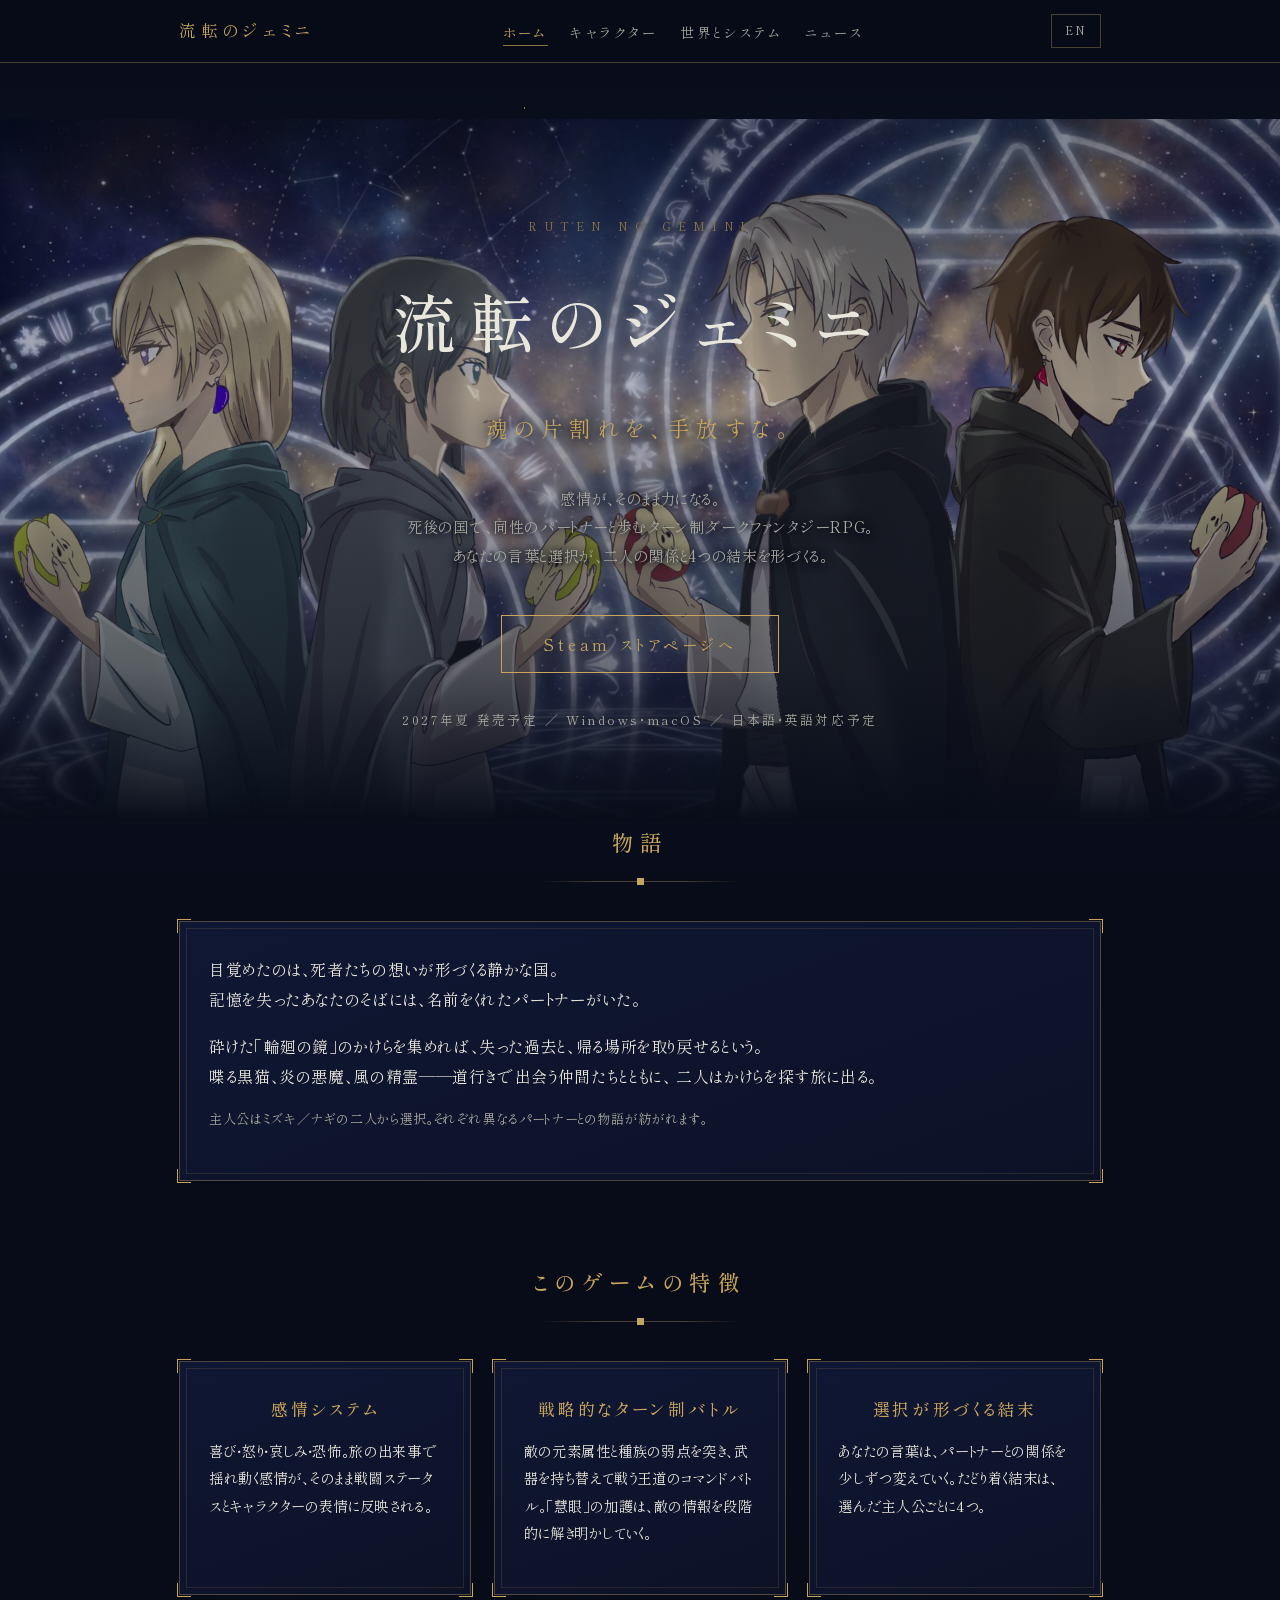
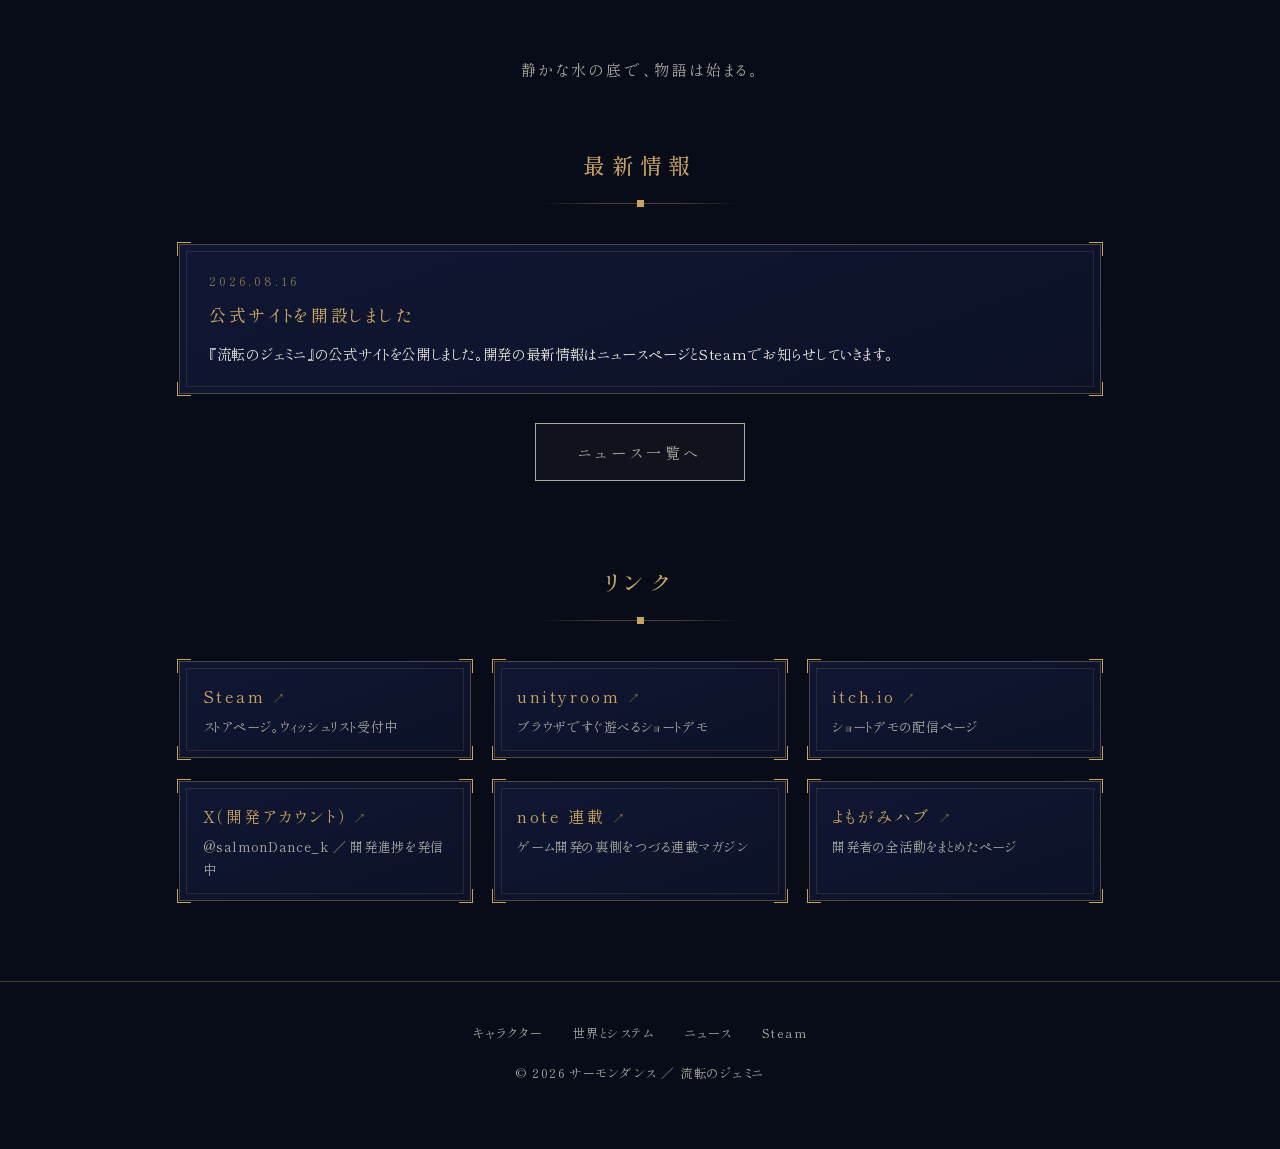
==== index.html @ 064453ff "公式サイト初回公開" ====
<!DOCTYPE html>
<html lang="ja">
<head>
  <meta charset="UTF-8">
  <meta name="viewport" content="width=device-width, initial-scale=1.0">
  <title>流転のジェミニ | 公式サイト</title>
  <meta name="description" content="感情が、そのまま力になる。死後の国で、同性のパートナーと歩むターン制ダークファンタジーRPG『流転のジェミニ』公式サイト。2027年夏 Steamにて発売予定。">
  <meta property="og:title" content="流転のジェミニ | 公式サイト">
  <meta property="og:description" content="感情が、そのまま力になる。死後の国で、同性のパートナーと歩むターン制ダークファンタジーRPG。2027年夏 Steamにて発売予定。">
  <meta property="og:type" content="website">
  <meta property="og:image" content="assets/og-image.jpg"><!-- 公開時に絶対URLへ差し替え -->
  <meta name="twitter:card" content="summary_large_image">
  <link rel="icon" href="data:image/svg+xml,%3Csvg xmlns='http://www.w3.org/2000/svg' viewBox='0 0 32 32'%3E%3Cpolygon points='16,2 30,10 30,24 16,32 2,24 2,10' fill='%23c9a45c'/%3E%3C/svg%3E">
  <link rel="preconnect" href="https://fonts.googleapis.com">
  <link rel="preconnect" href="https://fonts.gstatic.com" crossorigin>
  <link href="https://fonts.googleapis.com/css2?family=Shippori+Mincho:wght@400;500&display=swap" rel="stylesheet">
  <link rel="stylesheet" href="css/style.css">
</head>
<body>
  <div class="starfield" aria-hidden="true"></div>

  <header>
    <div class="header-inner">
      <a class="site-title" href="index.html">流転のジェミニ</a>
      <nav>
        <ul>
          <li><a href="index.html" class="current">ホーム</a></li>
          <li><a href="characters.html">キャラクター</a></li>
          <li><a href="world.html">世界とシステム</a></li>
          <li><a href="news.html">ニュース</a></li>
        </ul>
      </nav>
      <a class="lang-switch" href="en/index.html" lang="en">EN</a>
    </div>
  </header>

  <main>
    <!-- ヒーロー（キービジュアル: assets/main-visual.jpg＝タイトル無しクリーン版） -->
    <div class="hero hero-kv">
      <p class="hero-latin">RUTEN NO GEMINI</p>
      <h1>流転のジェミニ</h1>
      <p class="catchcopy">魂の片割れを、手放すな。</p>
      <p class="lead">
        感情が、そのまま力になる。<br>
        死後の国で、同性のパートナーと歩むターン制ダークファンタジーRPG。<br>
        あなたの言葉と選択が、二人の関係と4つの結末を形づくる。
      </p>
      <a class="btn" href="https://store.steampowered.com/app/4764140/?utm_source=official_site&amp;utm_medium=hero_button&amp;utm_campaign=site_top" target="_blank" rel="noopener">Steam ストアページへ</a>
      <p class="hero-meta">2027年夏 発売予定 ／ Windows・macOS ／ 日本語・英語対応予定</p>
    </div>

    <!-- 作品紹介 -->
    <section>
      <h2>物語</h2>
      <div class="frame">
        <p>
          目覚めたのは、死者たちの想いが形づくる静かな国。<br>
          記憶を失ったあなたのそばには、名前をくれたパートナーがいた。
        </p>
        <p>
          砕けた「輪廻の鏡」のかけらを集めれば、失った過去と、帰る場所を取り戻せるという。<br>
          喋る黒猫、炎の悪魔、風の精霊——道行きで出会う仲間たちとともに、
          二人はかけらを探す旅に出る。
        </p>
        <p class="note">
          主人公はミズキ／ナギの二人から選択。それぞれ異なるパートナーとの物語が紡がれます。
        </p>
      </div>
    </section>

    <!-- 特徴 -->
    <section>
      <h2>このゲームの特徴</h2>
      <div class="grid">
        <div class="frame card">
          <h3>感情システム</h3>
          <p>喜び・怒り・哀しみ・恐怖。旅の出来事で揺れ動く感情が、そのまま戦闘ステータスとキャラクターの表情に反映される。</p>
        </div>
        <div class="frame card">
          <h3>戦略的なターン制バトル</h3>
          <p>敵の元素属性と種族の弱点を突き、武器を持ち替えて戦う王道のコマンドバトル。「慧眼」の加護は、敵の情報を段階的に解き明かしていく。</p>
        </div>
        <div class="frame card">
          <h3>選択が形づくる結末</h3>
          <p>あなたの言葉は、パートナーとの関係を少しずつ変えていく。たどり着く結末は、選んだ主人公ごとに4つ。</p>
        </div>
      </div>
    </section>

    <blockquote>
      静かな水の底で、物語は始まる。
    </blockquote>

    <!-- 最新情報 -->
    <section>
      <h2>最新情報</h2>
      <div class="frame news-item">
        <time datetime="2026-08-16">2026.08.16</time>
        <h3>公式サイトを開設しました</h3>
        <p>『流転のジェミニ』の公式サイトを公開しました。開発の最新情報はニュースページとSteamでお知らせしていきます。</p>
      </div>
      <p style="text-align:center; margin-top:1.8rem;">
        <a class="btn btn-sub" href="news.html">ニュース一覧へ</a>
      </p>
    </section>

    <!-- リンク集 -->
    <section>
      <h2>リンク</h2>
      <div class="grid link-grid">
        <a class="frame link-card" href="https://store.steampowered.com/app/4764140/?utm_source=official_site&amp;utm_medium=links_section&amp;utm_campaign=site_top" target="_blank" rel="noopener">
          <span class="link-name">Steam</span>
          <span class="link-desc">ストアページ。ウィッシュリスト受付中</span>
        </a>
        <a class="frame link-card" href="https://unityroom.com/games/geminiinflux" target="_blank" rel="noopener">
          <span class="link-name">unityroom</span>
          <span class="link-desc">ブラウザですぐ遊べるショートデモ</span>
        </a>
        <a class="frame link-card" href="https://osakanae.itch.io/gemini-in-flux" target="_blank" rel="noopener">
          <span class="link-name">itch.io</span>
          <span class="link-desc">ショートデモの配信ページ</span>
        </a>
        <a class="frame link-card" href="https://x.com/salmonDance_k" target="_blank" rel="noopener">
          <span class="link-name">X（開発アカウント）</span>
          <span class="link-desc">@salmonDance_k ／ 開発進捗を発信中</span>
        </a>
        <a class="frame link-card" href="https://note.com/chozaijim/m/md2810ffc778c" target="_blank" rel="noopener">
          <span class="link-name">note 連載</span>
          <span class="link-desc">ゲーム開発の裏側をつづる連載マガジン</span>
        </a>
        <a class="frame link-card" href="https://kanae-yomo-dev.github.io/" target="_blank" rel="noopener">
          <span class="link-name">よもがみハブ</span>
          <span class="link-desc">開発者の全活動をまとめたページ</span>
        </a>
      </div>
    </section>
  </main>

  <footer>
    <div class="foot-links">
      <a href="characters.html">キャラクター</a>
      <a href="world.html">世界とシステム</a>
      <a href="news.html">ニュース</a>
      <a href="https://store.steampowered.com/app/4764140/?utm_source=official_site&amp;utm_medium=footer_link&amp;utm_campaign=site_top" target="_blank" rel="noopener">Steam</a>
    </div>
    <p>&copy; 2026 サーモンダンス ／ 流転のジェミニ</p>
  </footer>
</body>
</html>
---- css/style.css ----
/* =============================================================
   『流転のジェミニ』公式サイト 共通スタイル
   デザイン方針: Docs/05_アート/アート方針ブレスト_2026-08-16.md
   - 紺×金の星図 / 幾何学枠 / 静謐（色数を抑える）
   - 枠＝無機質で規則的、中身＝表情（ステンドグラス構造）
   ============================================================= */

:root {
  /* 色数は少なく: 紺・金・ガラスの白・差し色少々 */
  --navy-deep: #080c19;      /* 夜空の底 */
  --navy: #0d1327;           /* 基本背景 */
  --navy-panel: #111936;     /* パネル背景 */
  --gold: #c9a45c;           /* 金属線の金 */
  --gold-dim: #8a7440;       /* 落ち着いた金 */
  --glass: #e9e6dc;          /* ガラスの白（本文） */
  --glass-dim: #a9a89f;      /* 補足テキスト */
  --water: #7ea6c9;          /* 差し色: 水 */
  --line: rgba(201, 164, 92, 0.35); /* 罫線用の薄い金 */
}

* { margin: 0; padding: 0; box-sizing: border-box; }

html { scroll-behavior: smooth; }

body {
  background: var(--navy-deep);
  color: var(--glass);
  font-family: "Shippori Mincho", "Hiragino Mincho ProN", "Yu Mincho", serif;
  line-height: 1.9;
  letter-spacing: 0.04em;
  font-feature-settings: "palt";
}

/* --- 星図背景（CSSのみ・静かな瞬き） ------------------------ */
.starfield {
  position: fixed;
  inset: 0;
  z-index: -1;
  background:
    radial-gradient(1px 1px at 12% 22%, rgba(233,230,220,.8) 50%, transparent 51%),
    radial-gradient(1px 1px at 28% 68%, rgba(233,230,220,.5) 50%, transparent 51%),
    radial-gradient(1.5px 1.5px at 41% 12%, rgba(201,164,92,.7) 50%, transparent 51%),
    radial-gradient(1px 1px at 55% 45%, rgba(233,230,220,.6) 50%, transparent 51%),
    radial-gradient(1px 1px at 67% 81%, rgba(126,166,201,.6) 50%, transparent 51%),
    radial-gradient(1.5px 1.5px at 74% 28%, rgba(233,230,220,.7) 50%, transparent 51%),
    radial-gradient(1px 1px at 86% 58%, rgba(201,164,92,.5) 50%, transparent 51%),
    radial-gradient(1px 1px at 93% 15%, rgba(233,230,220,.5) 50%, transparent 51%),
    radial-gradient(1px 1px at 8% 88%, rgba(126,166,201,.5) 50%, transparent 51%),
    radial-gradient(1px 1px at 48% 92%, rgba(233,230,220,.4) 50%, transparent 51%),
    linear-gradient(180deg, var(--navy-deep) 0%, var(--navy) 55%, var(--navy-deep) 100%);
}

/* --- ヘッダー ------------------------------------------------ */
header {
  border-bottom: 1px solid var(--line);
  background: rgba(8, 12, 25, 0.82);
  backdrop-filter: blur(6px);
  position: sticky;
  top: 0;
  z-index: 10;
}

.header-inner {
  max-width: 960px;
  margin: 0 auto;
  padding: 0.9rem 1.2rem;
  display: flex;
  align-items: center;
  justify-content: space-between;
  flex-wrap: wrap;
  gap: 0.6rem;
}

.site-title {
  font-size: 1.05rem;
  letter-spacing: 0.28em;
  color: var(--gold);
  text-decoration: none;
  white-space: nowrap;
}

nav ul {
  display: flex;
  gap: 1.4rem;
  list-style: none;
}

nav a {
  color: var(--glass-dim);
  text-decoration: none;
  font-size: 0.85rem;
  letter-spacing: 0.18em;
  padding-bottom: 0.2rem;
  border-bottom: 1px solid transparent;
  transition: color 0.3s, border-color 0.3s;
}

nav a:hover, nav a.current {
  color: var(--gold);
  border-bottom-color: var(--gold-dim);
}

/* 言語切り替え（JA⇄EN） */
.lang-switch {
  font-size: 0.72rem;
  letter-spacing: 0.18em;
  color: var(--glass-dim);
  text-decoration: none;
  border: 1px solid var(--line);
  padding: 0.3rem 0.8rem;
  white-space: nowrap;
  transition: color 0.3s, border-color 0.3s;
}

.lang-switch:hover {
  color: var(--gold);
  border-color: var(--gold);
}

/* --- レイアウト ---------------------------------------------- */
main {
  max-width: 960px;
  margin: 0 auto;
  padding: 3.5rem 1.2rem 5rem;
}

section + section { margin-top: 5rem; }

/* 見出し: 幾何学の水平線と菱形で飾る */
h2 {
  font-size: 1.35rem;
  font-weight: 500;
  letter-spacing: 0.3em;
  color: var(--gold);
  text-align: center;
  margin-bottom: 2.2rem;
}

h2::after {
  content: "";
  display: block;
  width: 200px;
  height: 9px;
  margin: 0.9rem auto 0;
  background:
    linear-gradient(90deg, transparent 0, var(--line) 30%, var(--line) 70%, transparent 100%) center / 100% 1px no-repeat,
    conic-gradient(from 45deg, var(--gold) 0 100%) center / 7px 7px no-repeat;
  transform-origin: center;
}

h3 {
  font-size: 1.05rem;
  font-weight: 500;
  letter-spacing: 0.16em;
  color: var(--gold);
  margin-bottom: 0.7rem;
}

p { margin-bottom: 1rem; }

.note { color: var(--glass-dim); font-size: 0.82rem; }

/* --- 幾何学枠パネル（鏡の枠モチーフ） ----------------------- */
/* 外周の細い金線＋四隅の切り込み。中身が表情を持つ */
.frame {
  position: relative;
  border: 1px solid var(--line);
  background: linear-gradient(160deg, rgba(17,25,54,.92), rgba(13,19,39,.92));
  padding: 2rem 1.8rem;
}

.frame::before {
  content: "";
  position: absolute;
  inset: 6px;
  border: 1px solid rgba(201, 164, 92, 0.15);
  pointer-events: none;
}

/* 四隅の金の留め（幾何学アクセント） */
.frame::after {
  content: "";
  position: absolute;
  inset: -3px;
  pointer-events: none;
  background:
    linear-gradient(var(--gold), var(--gold)) top left / 14px 1px,
    linear-gradient(var(--gold), var(--gold)) top left / 1px 14px,
    linear-gradient(var(--gold), var(--gold)) top right / 14px 1px,
    linear-gradient(var(--gold), var(--gold)) top right / 1px 14px,
    linear-gradient(var(--gold), var(--gold)) bottom left / 14px 1px,
    linear-gradient(var(--gold), var(--gold)) bottom left / 1px 14px,
    linear-gradient(var(--gold), var(--gold)) bottom right / 14px 1px,
    linear-gradient(var(--gold), var(--gold)) bottom right / 1px 14px;
  background-repeat: no-repeat;
}

/* --- ヒーロー（トップページ） -------------------------------- */
.hero {
  min-height: 66vh;
  display: flex;
  flex-direction: column;
  align-items: center;
  justify-content: center;
  text-align: center;
  padding: 4.5rem 1rem 3rem;
}

/* キービジュアル敷き（クリーン版の上にHTMLでタイトルを重ねる） */
.hero-kv {
  min-height: 78vh;
  margin: 0 calc(50% - 50vw);          /* mainの幅制限を破って全幅に */
  padding-left: 1rem;
  padding-right: 1rem;
  background:
    linear-gradient(180deg,
      rgba(8, 12, 25, 0.50) 0%,
      rgba(8, 12, 25, 0.28) 40%,
      rgba(8, 12, 25, 0.55) 78%,
      var(--navy-deep) 100%),
    url("../assets/main-visual.jpg") center 32% / cover no-repeat;
}

.hero-kv h1,
.hero-kv .catchcopy {
  text-shadow: 0 0 18px rgba(8, 12, 25, 0.95), 0 2px 10px rgba(8, 12, 25, 0.9);
}

.hero-kv .lead {
  color: var(--glass);
  text-shadow: 0 0 12px rgba(8, 12, 25, 0.95), 0 1px 6px rgba(8, 12, 25, 0.9);
}

.hero-latin {
  font-size: 0.72rem;
  letter-spacing: 0.6em;
  color: var(--gold-dim);
  margin-bottom: 1.4rem;
}

.hero h1 {
  font-size: clamp(2.4rem, 7vw, 4rem);
  font-weight: 500;
  letter-spacing: 0.22em;
  color: var(--glass);
  text-shadow: 0 0 32px rgba(126, 166, 201, 0.35);
  margin-bottom: 1.6rem;
}

.hero .catchcopy {
  font-size: clamp(1.05rem, 3vw, 1.35rem);
  letter-spacing: 0.3em;
  color: var(--gold);
  margin-bottom: 2.2rem;
}

.hero .lead {
  max-width: 34em;
  color: var(--glass-dim);
  font-size: 0.95rem;
  margin-bottom: 2.8rem;
}

.hero-meta {
  font-size: 0.8rem;
  letter-spacing: 0.2em;
  color: var(--glass-dim);
  margin-top: 2.2rem;
}

/* 鏡のかけらの装飾（六角形＝ムードボードの六角鏡） */
.shard {
  width: 54px;
  height: 62px;
  margin: 0 auto 2rem;
  clip-path: polygon(50% 0, 100% 25%, 100% 75%, 50% 100%, 0 75%, 0 25%);
  background: linear-gradient(150deg, rgba(233,230,220,.85), rgba(126,166,201,.55) 45%, rgba(13,19,39,.9));
  box-shadow: 0 0 40px rgba(126, 166, 201, 0.45);
}

/* --- ボタン -------------------------------------------------- */
.btn {
  display: inline-block;
  padding: 0.85rem 2.6rem;
  border: 1px solid var(--gold);
  color: var(--gold);
  text-decoration: none;
  letter-spacing: 0.25em;
  font-size: 0.95rem;
  background: rgba(201, 164, 92, 0.05);
  transition: background 0.3s, color 0.3s;
}

.btn:hover {
  background: var(--gold);
  color: var(--navy-deep);
}

.btn-sub {
  border-color: var(--glass-dim);
  color: var(--glass-dim);
}

.btn-sub:hover { background: var(--glass-dim); color: var(--navy-deep); }

/* --- カードグリッド ------------------------------------------ */
.grid {
  display: grid;
  gap: 1.4rem;
  grid-template-columns: repeat(auto-fit, minmax(260px, 1fr));
}

.card h3 { text-align: center; }

.card .kana {
  display: block;
  text-align: center;
  font-size: 0.68rem;
  letter-spacing: 0.42em;
  color: var(--gold-dim);
  margin-bottom: 1.1rem;
}

.card p { font-size: 0.9rem; color: var(--glass); }

/* キャラの一言（シナリオからの引用） */
.card .quote {
  text-align: center;
  color: var(--water);
  font-size: 0.86rem;
  letter-spacing: 0.08em;
  line-height: 1.8;
  margin-bottom: 1.1rem;
}

.card .trait {
  font-size: 0.78rem;
  color: var(--water);
  letter-spacing: 0.1em;
  margin-top: 0.6rem;
  margin-bottom: 0;
}

/* キャラ肖像（六角形＝鏡のかけら型。金線の枠に肖像をはめ込む） */
.portrait {
  width: 150px;
  height: 170px;
  margin: 0.4rem auto 1.4rem;
  clip-path: polygon(50% 0, 100% 25%, 100% 75%, 50% 100%, 0 75%, 0 25%);
  background: linear-gradient(160deg, var(--gold), var(--gold-dim));
  display: flex;
  align-items: center;
  justify-content: center;
}

.portrait img {
  width: calc(100% - 4px);
  height: calc(100% - 4px);
  clip-path: polygon(50% 0, 100% 25%, 100% 75%, 50% 100%, 0 75%, 0 25%);
  object-fit: cover;
  object-position: center 30%;
  display: block;
}

/* キャラの紋（画像が用意できるまでの幾何学メダリオン） */
.sigil {
  width: 72px;
  height: 72px;
  margin: 0.4rem auto 1.2rem;
  border: 1px solid var(--line);
  transform: rotate(45deg);
  display: flex;
  align-items: center;
  justify-content: center;
}

.sigil span {
  transform: rotate(-45deg);
  font-size: 1.5rem;
  color: var(--gold);
}

/* --- 定義リスト（システム紹介） ------------------------------ */
.sys-list dt {
  color: var(--gold);
  letter-spacing: 0.14em;
  margin-top: 1.6rem;
  padding-left: 1.1em;
  position: relative;
}

.sys-list dt::before {
  content: "◆";
  position: absolute;
  left: 0;
  font-size: 0.6em;
  top: 0.55em;
  color: var(--gold-dim);
}

.sys-list dd { margin-left: 1.1em; font-size: 0.92rem; color: var(--glass); }

.sys-list dd .note { display: block; margin-top: 0.2rem; }

/* --- ニュース ------------------------------------------------ */
.news-item { padding: 1.6rem 1.8rem; }

.news-item + .news-item { margin-top: 1.2rem; }

.news-item time {
  font-size: 0.78rem;
  letter-spacing: 0.24em;
  color: var(--gold-dim);
  display: block;
  margin-bottom: 0.4rem;
}

.news-item h3 { margin-bottom: 0.5rem; }

.news-item p { font-size: 0.9rem; margin-bottom: 0; }

/* --- リンク集（外部サービスへの導線カード） ------------------ */
.link-grid { grid-template-columns: repeat(auto-fit, minmax(240px, 1fr)); }

.link-card {
  display: block;
  padding: 1.2rem 1.4rem;
  text-decoration: none;
  transition: background 0.3s;
}

.link-card:hover { background: rgba(201, 164, 92, 0.10); }

.link-card .link-name {
  display: block;
  color: var(--gold);
  letter-spacing: 0.16em;
  margin-bottom: 0.3rem;
}

.link-card .link-name::after {
  content: "↗";
  font-size: 0.8em;
  margin-left: 0.5em;
  color: var(--gold-dim);
}

.link-card .link-desc {
  display: block;
  color: var(--glass-dim);
  font-size: 0.82rem;
  line-height: 1.7;
}

/* --- 区切りの星座線（セクション間の静かな装飾） -------------- */
.constellation {
  display: block;
  margin: 4.5rem auto 0;
  opacity: 0.6;
}

/* --- 引用（章の言葉など第1層の雰囲気テキスト） --------------- */
blockquote {
  text-align: center;
  color: var(--glass-dim);
  letter-spacing: 0.2em;
  font-size: 0.95rem;
  line-height: 2.4;
  margin: 3.5rem 0;
}

/* --- フッター ------------------------------------------------ */
footer {
  border-top: 1px solid var(--line);
  padding: 2.5rem 1.2rem 3rem;
  text-align: center;
  color: var(--glass-dim);
  font-size: 0.78rem;
  letter-spacing: 0.12em;
}

footer .foot-links { margin-bottom: 1rem; }

footer .foot-links a {
  color: var(--glass-dim);
  margin: 0 0.8rem;
  text-decoration: none;
}

footer .foot-links a:hover { color: var(--gold); }

/* --- レスポンシブ -------------------------------------------- */
@media (max-width: 600px) {
  .header-inner { justify-content: center; }
  nav ul { gap: 1rem; }
  .hero { min-height: 55vh; }
  .frame { padding: 1.6rem 1.2rem; }
}
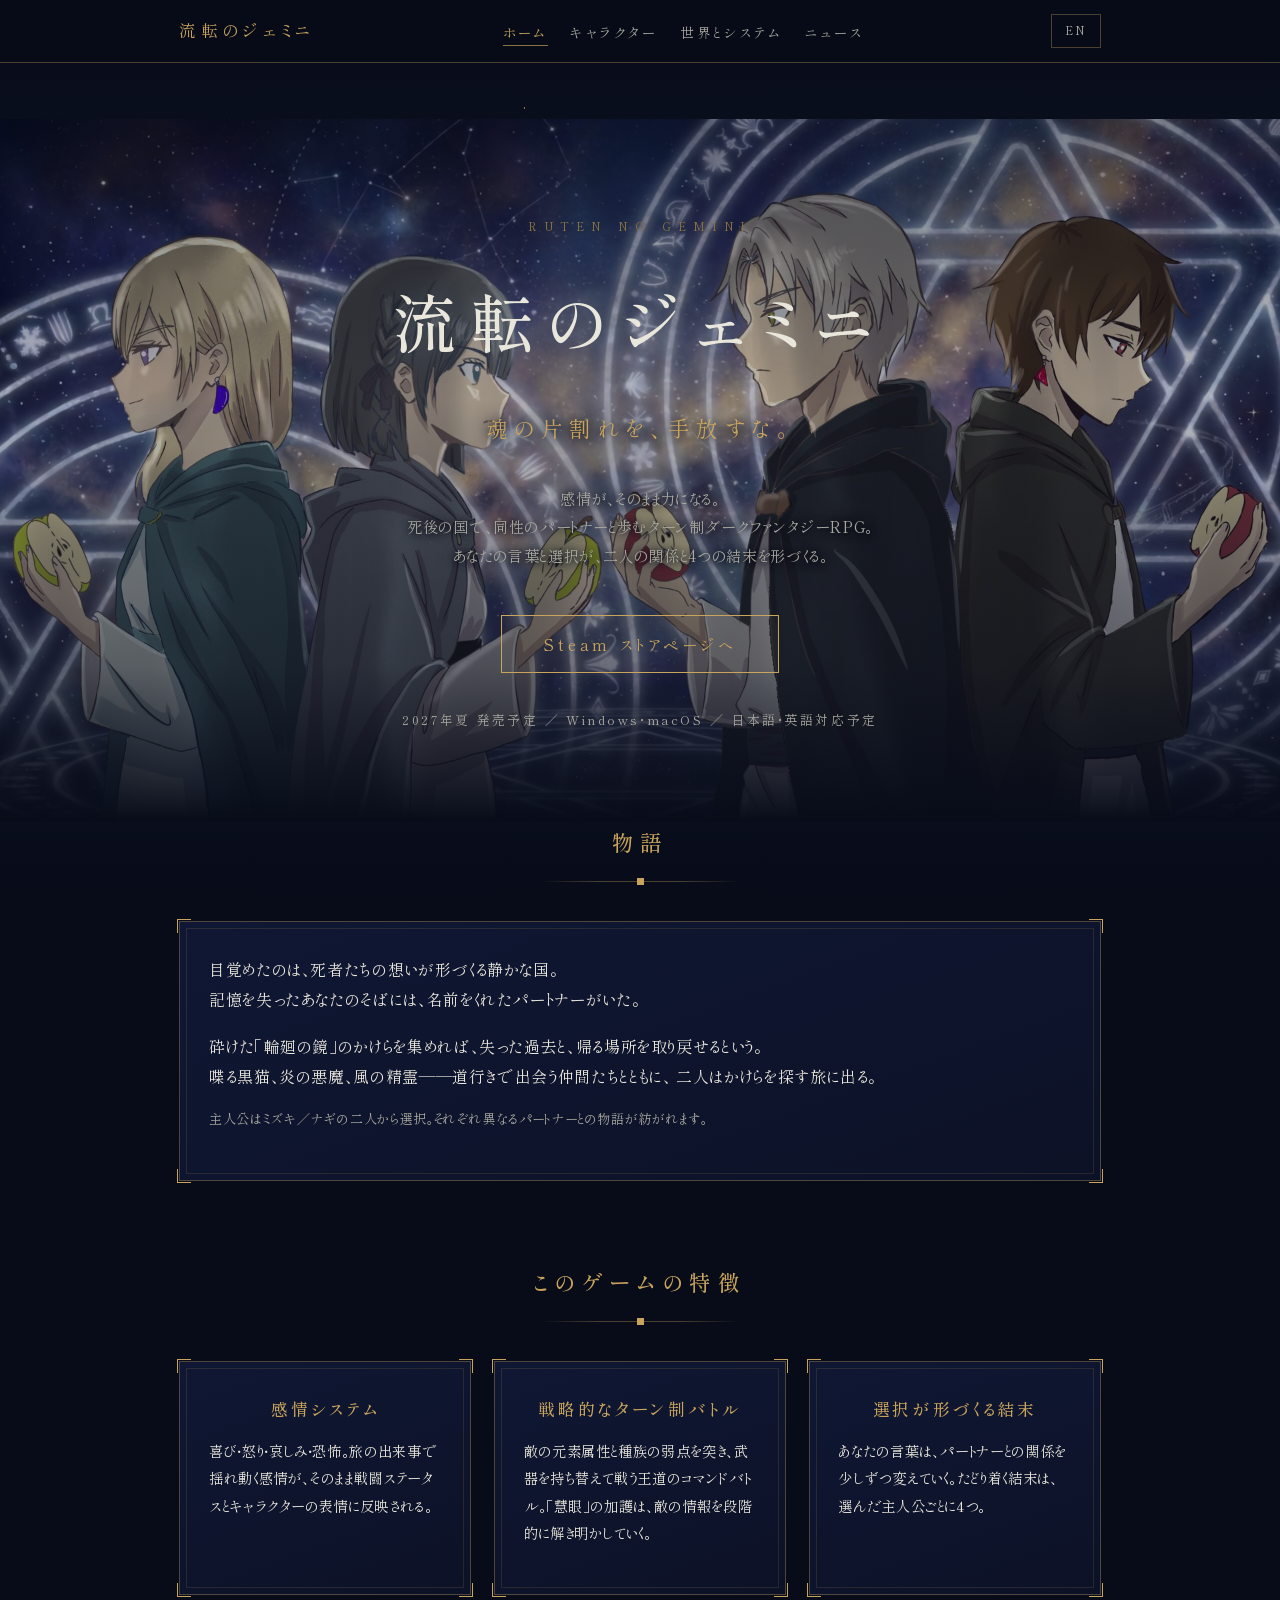
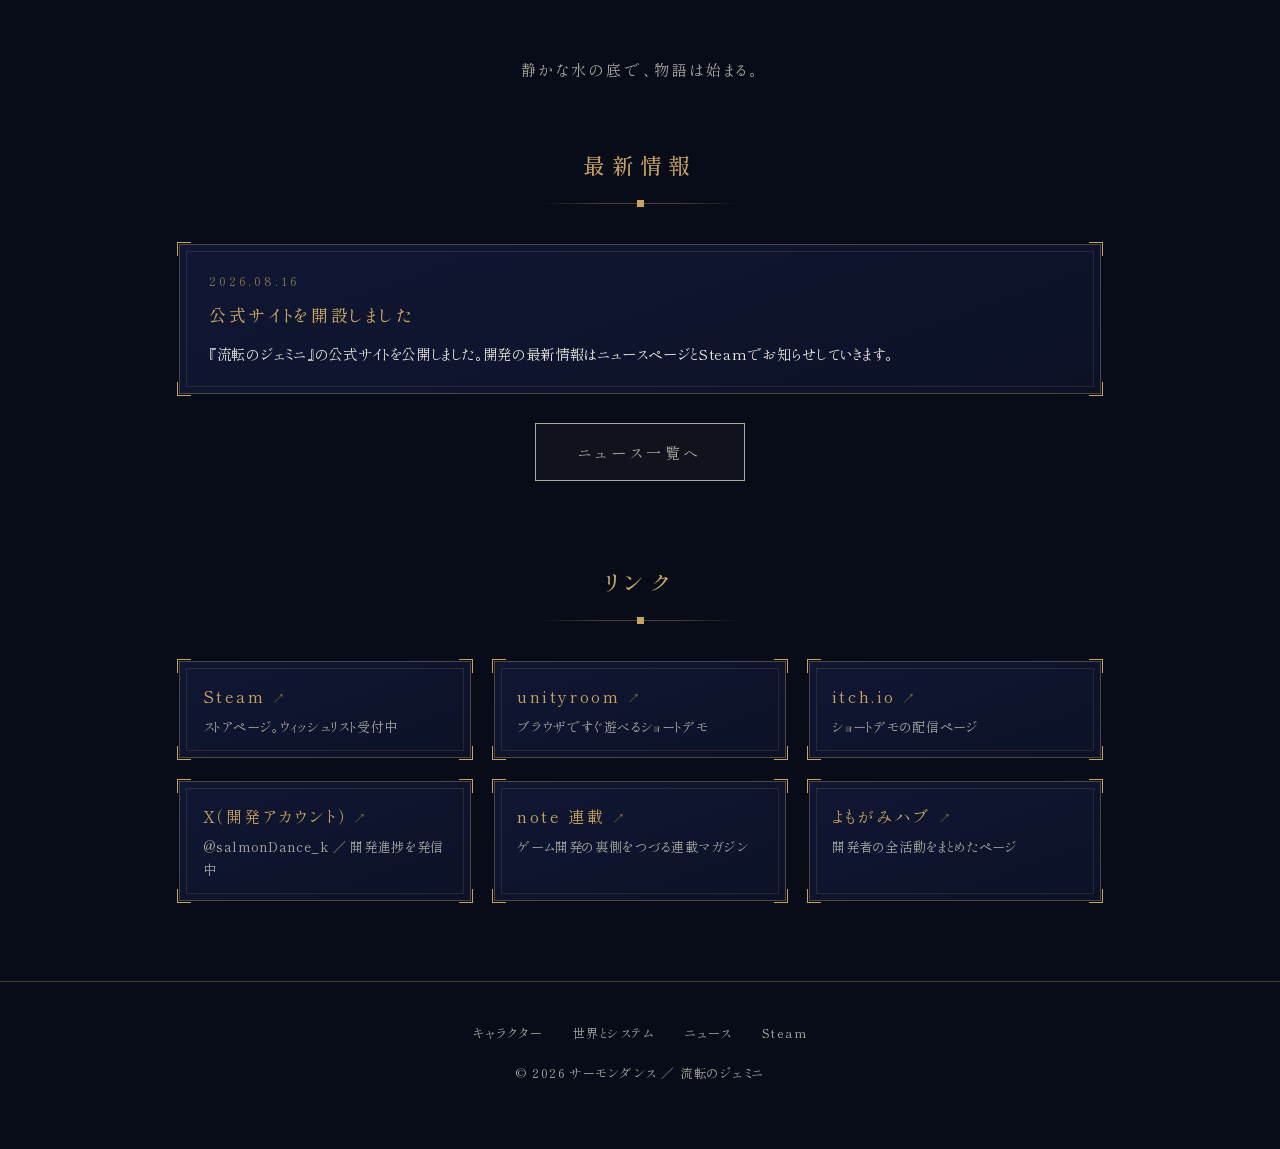
==== commit 2f126033: "OGP絶対URL化" ====
--- a/index.html
+++ b/index.html
@@ -8,7 +8,8 @@
   <meta property="og:title" content="流転のジェミニ | 公式サイト">
   <meta property="og:description" content="感情が、そのまま力になる。死後の国で、同性のパートナーと歩むターン制ダークファンタジーRPG。2027年夏 Steamにて発売予定。">
   <meta property="og:type" content="website">
-  <meta property="og:image" content="assets/og-image.jpg"><!-- 公開時に絶対URLへ差し替え -->
+  <meta property="og:url" content="https://gemini.yomolog.net/">
+  <meta property="og:image" content="https://gemini.yomolog.net/assets/og-image.jpg">
   <meta name="twitter:card" content="summary_large_image">
   <link rel="icon" href="data:image/svg+xml,%3Csvg xmlns='http://www.w3.org/2000/svg' viewBox='0 0 32 32'%3E%3Cpolygon points='16,2 30,10 30,24 16,32 2,24 2,10' fill='%23c9a45c'/%3E%3C/svg%3E">
   <link rel="preconnect" href="https://fonts.googleapis.com">
@@ -42,8 +43,8 @@
       <p class="catchcopy">魂の片割れを、手放すな。</p>
       <p class="lead">
         感情が、そのまま力になる。<br>
-        死後の国で、同性のパートナーと歩むターン制ダークファンタジーRPG。<br>
-        あなたの言葉と選択が、二人の関係と4つの結末を形づくる。
+        <span class="nobr">死後の国で、同性のパートナーと歩む</span><span class="nobr">ターン制ダークファンタジーRPG。</span><br>
+        <span class="nobr">あなたの言葉と選択が、</span><span class="nobr">二人の関係と4つの結末を形づくる。</span>
       </p>
       <a class="btn" href="https://store.steampowered.com/app/4764140/?utm_source=official_site&amp;utm_medium=hero_button&amp;utm_campaign=site_top" target="_blank" rel="noopener">Steam ストアページへ</a>
       <p class="hero-meta">2027年夏 発売予定 ／ Windows・macOS ／ 日本語・英語対応予定</p>
--- a/css/style.css
+++ b/css/style.css
@@ -7,20 +7,35 @@
 
 :root {
   /* 色数は少なく: 紺・金・ガラスの白・差し色少々 */
-  --navy-deep: #080c19;      /* 夜空の底 */
-  --navy: #0d1327;           /* 基本背景 */
-  --navy-panel: #111936;     /* パネル背景 */
-  --gold: #c9a45c;           /* 金属線の金 */
-  --gold-dim: #8a7440;       /* 落ち着いた金 */
-  --glass: #e9e6dc;          /* ガラスの白（本文） */
-  --glass-dim: #a9a89f;      /* 補足テキスト */
-  --water: #7ea6c9;          /* 差し色: 水 */
-  --line: rgba(201, 164, 92, 0.35); /* 罫線用の薄い金 */
-}
-
-* { margin: 0; padding: 0; box-sizing: border-box; }
-
-html { scroll-behavior: smooth; }
+  --navy-deep: #080c19;
+  /* 夜空の底 */
+  --navy: #0d1327;
+  /* 基本背景 */
+  --navy-panel: #111936;
+  /* パネル背景 */
+  --gold: #c9a45c;
+  /* 金属線の金 */
+  --gold-dim: #8a7440;
+  /* 落ち着いた金 */
+  --glass: #e9e6dc;
+  /* ガラスの白（本文） */
+  --glass-dim: #a9a89f;
+  /* 補足テキスト */
+  --water: #7ea6c9;
+  /* 差し色: 水 */
+  --line: rgba(201, 164, 92, 0.35);
+  /* 罫線用の薄い金 */
+}
+
+* {
+  margin: 0;
+  padding: 0;
+  box-sizing: border-box;
+}
+
+html {
+  scroll-behavior: smooth;
+}
 
 body {
   background: var(--navy-deep);
@@ -37,16 +52,16 @@
   inset: 0;
   z-index: -1;
   background:
-    radial-gradient(1px 1px at 12% 22%, rgba(233,230,220,.8) 50%, transparent 51%),
-    radial-gradient(1px 1px at 28% 68%, rgba(233,230,220,.5) 50%, transparent 51%),
-    radial-gradient(1.5px 1.5px at 41% 12%, rgba(201,164,92,.7) 50%, transparent 51%),
-    radial-gradient(1px 1px at 55% 45%, rgba(233,230,220,.6) 50%, transparent 51%),
-    radial-gradient(1px 1px at 67% 81%, rgba(126,166,201,.6) 50%, transparent 51%),
-    radial-gradient(1.5px 1.5px at 74% 28%, rgba(233,230,220,.7) 50%, transparent 51%),
-    radial-gradient(1px 1px at 86% 58%, rgba(201,164,92,.5) 50%, transparent 51%),
-    radial-gradient(1px 1px at 93% 15%, rgba(233,230,220,.5) 50%, transparent 51%),
-    radial-gradient(1px 1px at 8% 88%, rgba(126,166,201,.5) 50%, transparent 51%),
-    radial-gradient(1px 1px at 48% 92%, rgba(233,230,220,.4) 50%, transparent 51%),
+    radial-gradient(1px 1px at 12% 22%, rgba(233, 230, 220, .8) 50%, transparent 51%),
+    radial-gradient(1px 1px at 28% 68%, rgba(233, 230, 220, .5) 50%, transparent 51%),
+    radial-gradient(1.5px 1.5px at 41% 12%, rgba(201, 164, 92, .7) 50%, transparent 51%),
+    radial-gradient(1px 1px at 55% 45%, rgba(233, 230, 220, .6) 50%, transparent 51%),
+    radial-gradient(1px 1px at 67% 81%, rgba(126, 166, 201, .6) 50%, transparent 51%),
+    radial-gradient(1.5px 1.5px at 74% 28%, rgba(233, 230, 220, .7) 50%, transparent 51%),
+    radial-gradient(1px 1px at 86% 58%, rgba(201, 164, 92, .5) 50%, transparent 51%),
+    radial-gradient(1px 1px at 93% 15%, rgba(233, 230, 220, .5) 50%, transparent 51%),
+    radial-gradient(1px 1px at 8% 88%, rgba(126, 166, 201, .5) 50%, transparent 51%),
+    radial-gradient(1px 1px at 48% 92%, rgba(233, 230, 220, .4) 50%, transparent 51%),
     linear-gradient(180deg, var(--navy-deep) 0%, var(--navy) 55%, var(--navy-deep) 100%);
 }
 
@@ -95,7 +110,8 @@
   transition: color 0.3s, border-color 0.3s;
 }
 
-nav a:hover, nav a.current {
+nav a:hover,
+nav a.current {
   color: var(--gold);
   border-bottom-color: var(--gold-dim);
 }
@@ -124,7 +140,9 @@
   padding: 3.5rem 1.2rem 5rem;
 }
 
-section + section { margin-top: 5rem; }
+section+section {
+  margin-top: 5rem;
+}
 
 /* 見出し: 幾何学の水平線と菱形で飾る */
 h2 {
@@ -156,16 +174,21 @@
   margin-bottom: 0.7rem;
 }
 
-p { margin-bottom: 1rem; }
-
-.note { color: var(--glass-dim); font-size: 0.82rem; }
+p {
+  margin-bottom: 1rem;
+}
+
+.note {
+  color: var(--glass-dim);
+  font-size: 0.82rem;
+}
 
 /* --- 幾何学枠パネル（鏡の枠モチーフ） ----------------------- */
 /* 外周の細い金線＋四隅の切り込み。中身が表情を持つ */
 .frame {
   position: relative;
   border: 1px solid var(--line);
-  background: linear-gradient(160deg, rgba(17,25,54,.92), rgba(13,19,39,.92));
+  background: linear-gradient(160deg, rgba(17, 25, 54, .92), rgba(13, 19, 39, .92));
   padding: 2rem 1.8rem;
 }
 
@@ -209,7 +232,8 @@
 /* キービジュアル敷き（クリーン版の上にHTMLでタイトルを重ねる） */
 .hero-kv {
   min-height: 78vh;
-  margin: 0 calc(50% - 50vw);          /* mainの幅制限を破って全幅に */
+  margin: 0 calc(50% - 50vw);
+  /* mainの幅制限を破って全幅に */
   padding-left: 1rem;
   padding-right: 1rem;
   background:
@@ -261,6 +285,11 @@
   margin-bottom: 2.8rem;
 }
 
+/* 文節の途中で折り返させない（改行は.nobr同士の境界でのみ発生） */
+.nobr {
+  display: inline-block;
+}
+
 .hero-meta {
   font-size: 0.8rem;
   letter-spacing: 0.2em;
@@ -274,7 +303,7 @@
   height: 62px;
   margin: 0 auto 2rem;
   clip-path: polygon(50% 0, 100% 25%, 100% 75%, 50% 100%, 0 75%, 0 25%);
-  background: linear-gradient(150deg, rgba(233,230,220,.85), rgba(126,166,201,.55) 45%, rgba(13,19,39,.9));
+  background: linear-gradient(150deg, rgba(233, 230, 220, .85), rgba(126, 166, 201, .55) 45%, rgba(13, 19, 39, .9));
   box-shadow: 0 0 40px rgba(126, 166, 201, 0.45);
 }
 
@@ -301,7 +330,10 @@
   color: var(--glass-dim);
 }
 
-.btn-sub:hover { background: var(--glass-dim); color: var(--navy-deep); }
+.btn-sub:hover {
+  background: var(--glass-dim);
+  color: var(--navy-deep);
+}
 
 /* --- カードグリッド ------------------------------------------ */
 .grid {
@@ -310,7 +342,9 @@
   grid-template-columns: repeat(auto-fit, minmax(260px, 1fr));
 }
 
-.card h3 { text-align: center; }
+.card h3 {
+  text-align: center;
+}
 
 .card .kana {
   display: block;
@@ -321,7 +355,10 @@
   margin-bottom: 1.1rem;
 }
 
-.card p { font-size: 0.9rem; color: var(--glass); }
+.card p {
+  font-size: 0.9rem;
+  color: var(--glass);
+}
 
 /* キャラの一言（シナリオからの引用） */
 .card .quote {
@@ -398,14 +435,25 @@
   color: var(--gold-dim);
 }
 
-.sys-list dd { margin-left: 1.1em; font-size: 0.92rem; color: var(--glass); }
-
-.sys-list dd .note { display: block; margin-top: 0.2rem; }
+.sys-list dd {
+  margin-left: 1.1em;
+  font-size: 0.92rem;
+  color: var(--glass);
+}
+
+.sys-list dd .note {
+  display: block;
+  margin-top: 0.2rem;
+}
 
 /* --- ニュース ------------------------------------------------ */
-.news-item { padding: 1.6rem 1.8rem; }
-
-.news-item + .news-item { margin-top: 1.2rem; }
+.news-item {
+  padding: 1.6rem 1.8rem;
+}
+
+.news-item+.news-item {
+  margin-top: 1.2rem;
+}
 
 .news-item time {
   font-size: 0.78rem;
@@ -415,12 +463,19 @@
   margin-bottom: 0.4rem;
 }
 
-.news-item h3 { margin-bottom: 0.5rem; }
-
-.news-item p { font-size: 0.9rem; margin-bottom: 0; }
+.news-item h3 {
+  margin-bottom: 0.5rem;
+}
+
+.news-item p {
+  font-size: 0.9rem;
+  margin-bottom: 0;
+}
 
 /* --- リンク集（外部サービスへの導線カード） ------------------ */
-.link-grid { grid-template-columns: repeat(auto-fit, minmax(240px, 1fr)); }
+.link-grid {
+  grid-template-columns: repeat(auto-fit, minmax(240px, 1fr));
+}
 
 .link-card {
   display: block;
@@ -429,7 +484,9 @@
   transition: background 0.3s;
 }
 
-.link-card:hover { background: rgba(201, 164, 92, 0.10); }
+.link-card:hover {
+  background: rgba(201, 164, 92, 0.10);
+}
 
 .link-card .link-name {
   display: block;
@@ -479,7 +536,9 @@
   letter-spacing: 0.12em;
 }
 
-footer .foot-links { margin-bottom: 1rem; }
+footer .foot-links {
+  margin-bottom: 1rem;
+}
 
 footer .foot-links a {
   color: var(--glass-dim);
@@ -487,12 +546,25 @@
   text-decoration: none;
 }
 
-footer .foot-links a:hover { color: var(--gold); }
+footer .foot-links a:hover {
+  color: var(--gold);
+}
 
 /* --- レスポンシブ -------------------------------------------- */
 @media (max-width: 600px) {
-  .header-inner { justify-content: center; }
-  nav ul { gap: 1rem; }
-  .hero { min-height: 55vh; }
-  .frame { padding: 1.6rem 1.2rem; }
-}
+  .header-inner {
+    justify-content: center;
+  }
+
+  nav ul {
+    gap: 1rem;
+  }
+
+  .hero {
+    min-height: 55vh;
+  }
+
+  .frame {
+    padding: 1.6rem 1.2rem;
+  }
+}
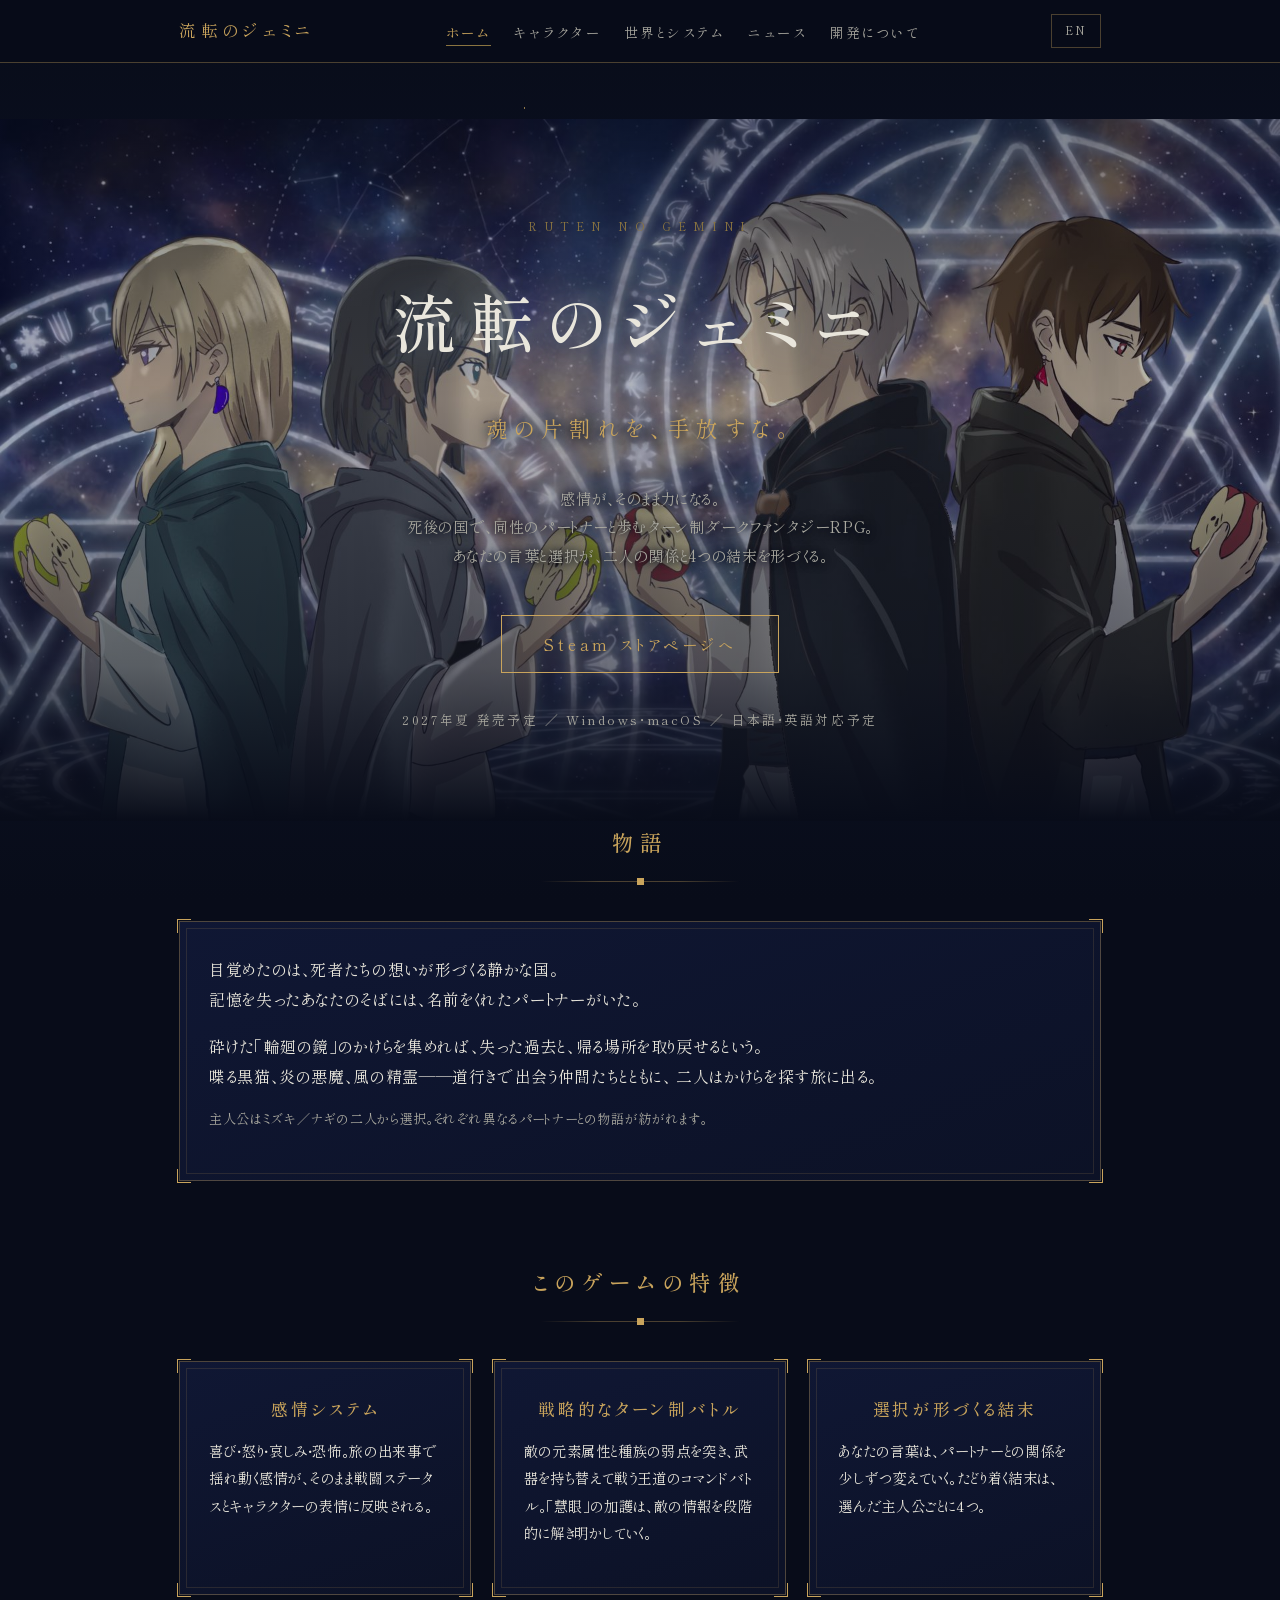
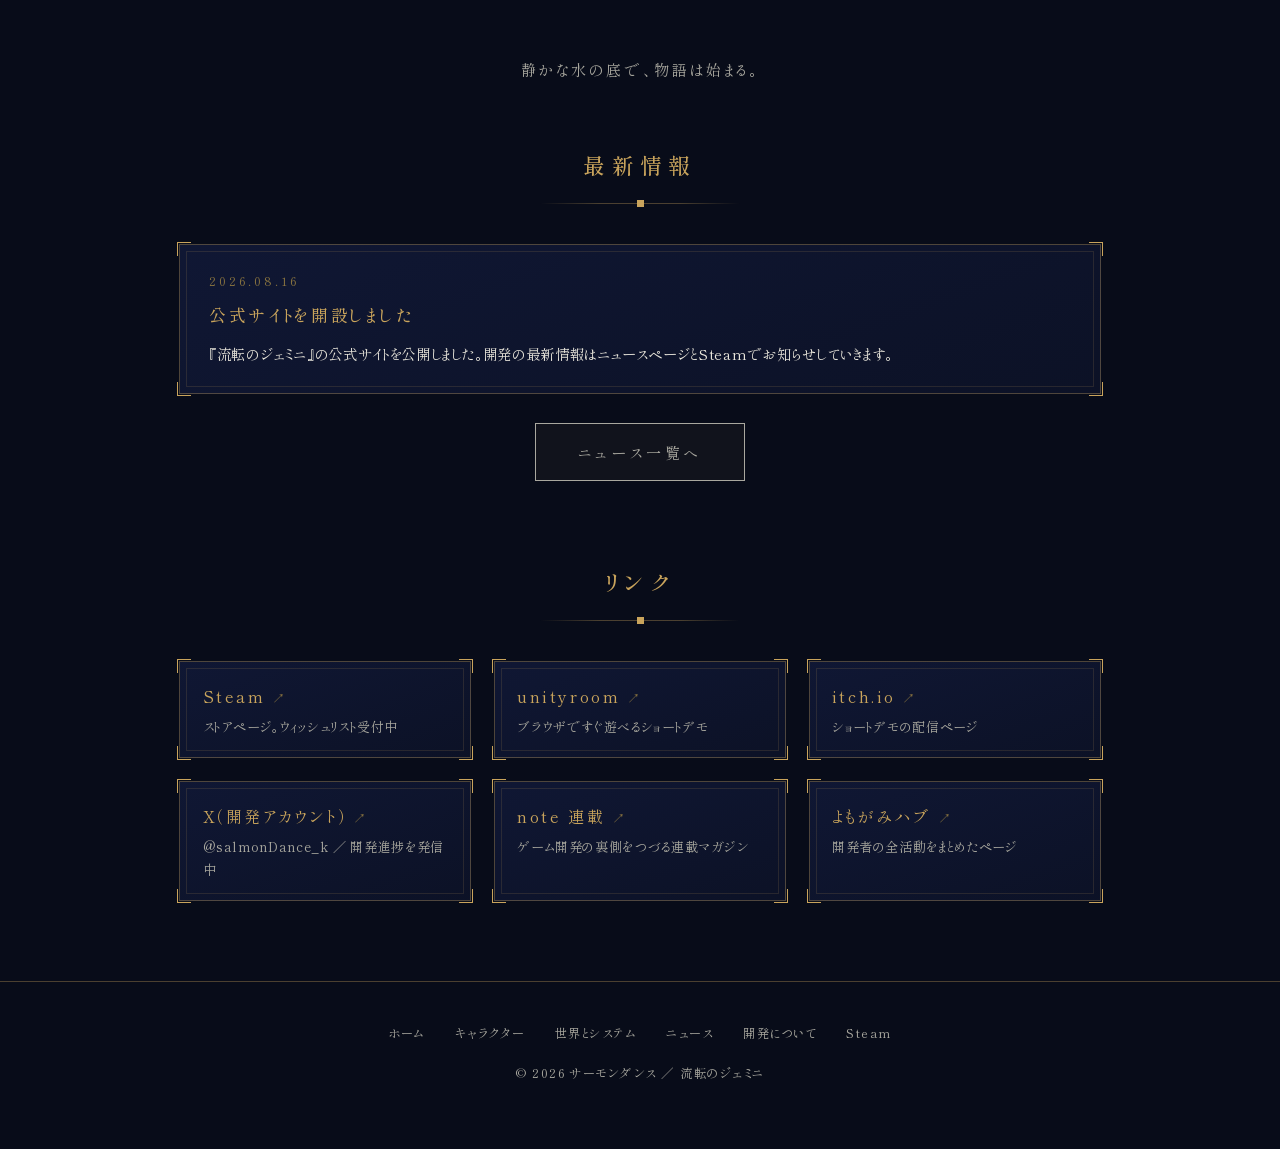
==== commit 91af4dc9: "開発についてページ追加" ====
--- a/index.html
+++ b/index.html
@@ -29,6 +29,7 @@
           <li><a href="characters.html">キャラクター</a></li>
           <li><a href="world.html">世界とシステム</a></li>
           <li><a href="news.html">ニュース</a></li>
+          <li><a href="about.html">開発について</a></li>
         </ul>
       </nav>
       <a class="lang-switch" href="en/index.html" lang="en">EN</a>
@@ -139,9 +140,11 @@
 
   <footer>
     <div class="foot-links">
+      <a href="index.html">ホーム</a>
       <a href="characters.html">キャラクター</a>
       <a href="world.html">世界とシステム</a>
       <a href="news.html">ニュース</a>
+      <a href="about.html">開発について</a>
       <a href="https://store.steampowered.com/app/4764140/?utm_source=official_site&amp;utm_medium=footer_link&amp;utm_campaign=site_top" target="_blank" rel="noopener">Steam</a>
     </div>
     <p>&copy; 2026 サーモンダンス ／ 流転のジェミニ</p>
--- a/css/style.css
+++ b/css/style.css
@@ -558,6 +558,8 @@
 
   nav ul {
     gap: 1rem;
+    flex-wrap: wrap;
+    justify-content: center;
   }
 
   .hero {
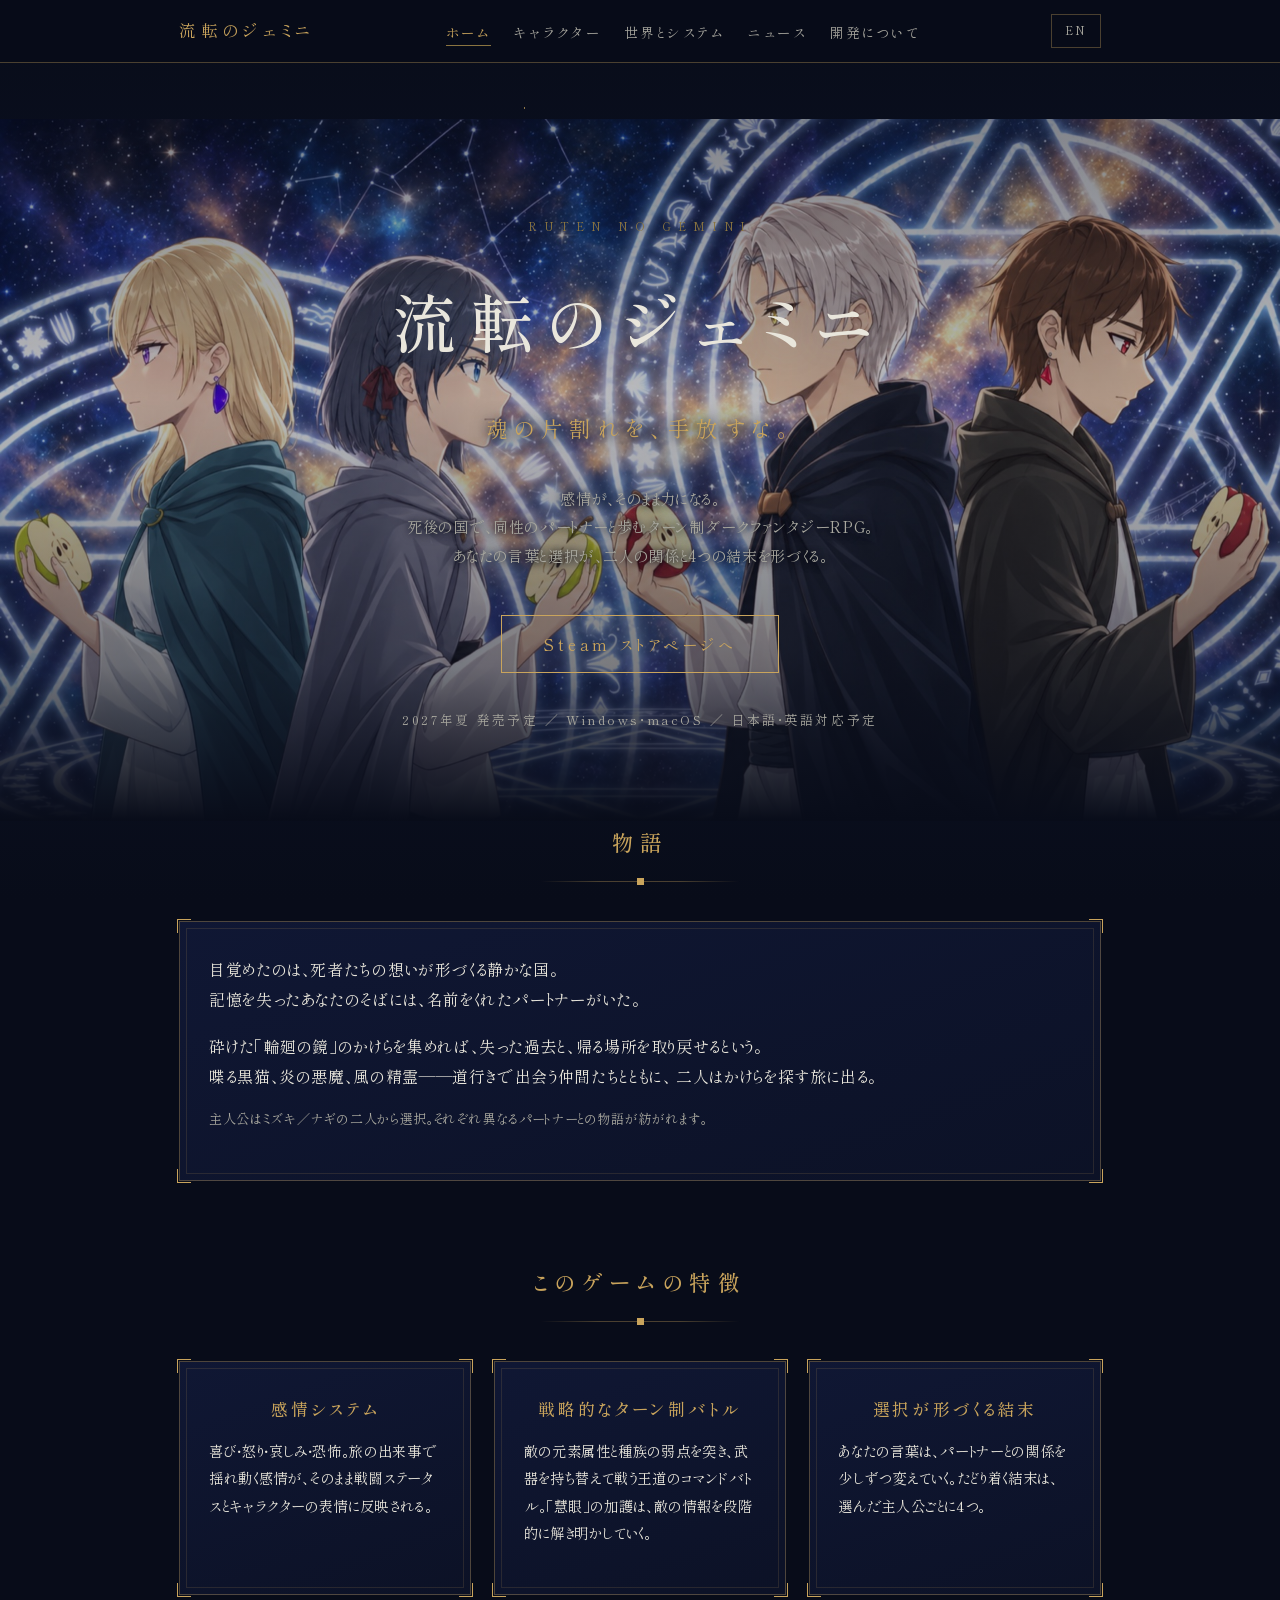
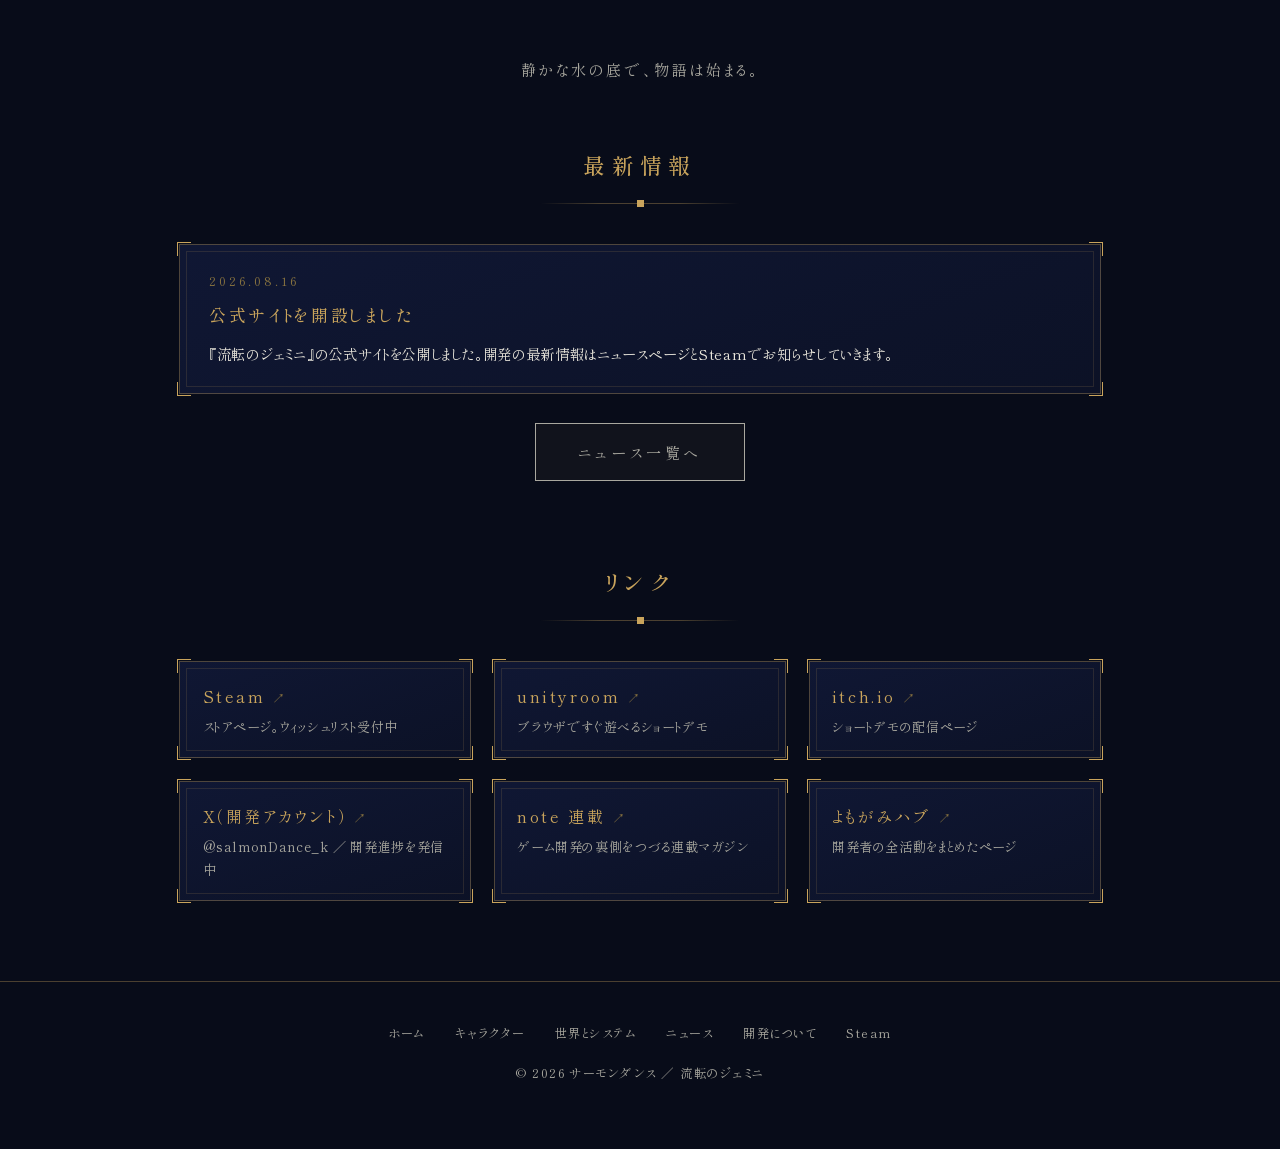
==== commit aa6a9f1b: "[data] Refresh main visual and six character portraits" ====
--- a/index.html
+++ b/index.html
@@ -9,13 +9,13 @@
   <meta property="og:description" content="感情が、そのまま力になる。死後の国で、同性のパートナーと歩むターン制ダークファンタジーRPG。2027年夏 Steamにて発売予定。">
   <meta property="og:type" content="website">
   <meta property="og:url" content="https://gemini.yomolog.net/">
-  <meta property="og:image" content="https://gemini.yomolog.net/assets/og-image.jpg">
+  <meta property="og:image" content="https://gemini.yomolog.net/assets/og-image-20261026.jpg">
   <meta name="twitter:card" content="summary_large_image">
   <link rel="icon" href="data:image/svg+xml,%3Csvg xmlns='http://www.w3.org/2000/svg' viewBox='0 0 32 32'%3E%3Cpolygon points='16,2 30,10 30,24 16,32 2,24 2,10' fill='%23c9a45c'/%3E%3C/svg%3E">
   <link rel="preconnect" href="https://fonts.googleapis.com">
   <link rel="preconnect" href="https://fonts.gstatic.com" crossorigin>
   <link href="https://fonts.googleapis.com/css2?family=Shippori+Mincho:wght@400;500&display=swap" rel="stylesheet">
-  <link rel="stylesheet" href="css/style.css">
+  <link rel="stylesheet" href="css/style.css?v=20261026">
 </head>
 <body>
   <div class="starfield" aria-hidden="true"></div>
@@ -37,7 +37,7 @@
   </header>
 
   <main>
-    <!-- ヒーロー（キービジュアル: assets/main-visual.jpg＝タイトル無しクリーン版） -->
+    <!-- ヒーロー（キービジュアル: assets/main-visual-20261026.jpg＝タイトル無しクリーン版） -->
     <div class="hero hero-kv">
       <p class="hero-latin">RUTEN NO GEMINI</p>
       <h1>流転のジェミニ</h1>
--- a/css/style.css
+++ b/css/style.css
@@ -242,7 +242,7 @@
       rgba(8, 12, 25, 0.28) 40%,
       rgba(8, 12, 25, 0.55) 78%,
       var(--navy-deep) 100%),
-    url("../assets/main-visual.jpg") center 32% / cover no-repeat;
+    url("../assets/main-visual-20261026.jpg") center 32% / cover no-repeat;
 }
 
 .hero-kv h1,
@@ -391,6 +391,7 @@
 }
 
 .portrait img {
+  background: #fff;
   width: calc(100% - 4px);
   height: calc(100% - 4px);
   clip-path: polygon(50% 0, 100% 25%, 100% 75%, 50% 100%, 0 75%, 0 25%);
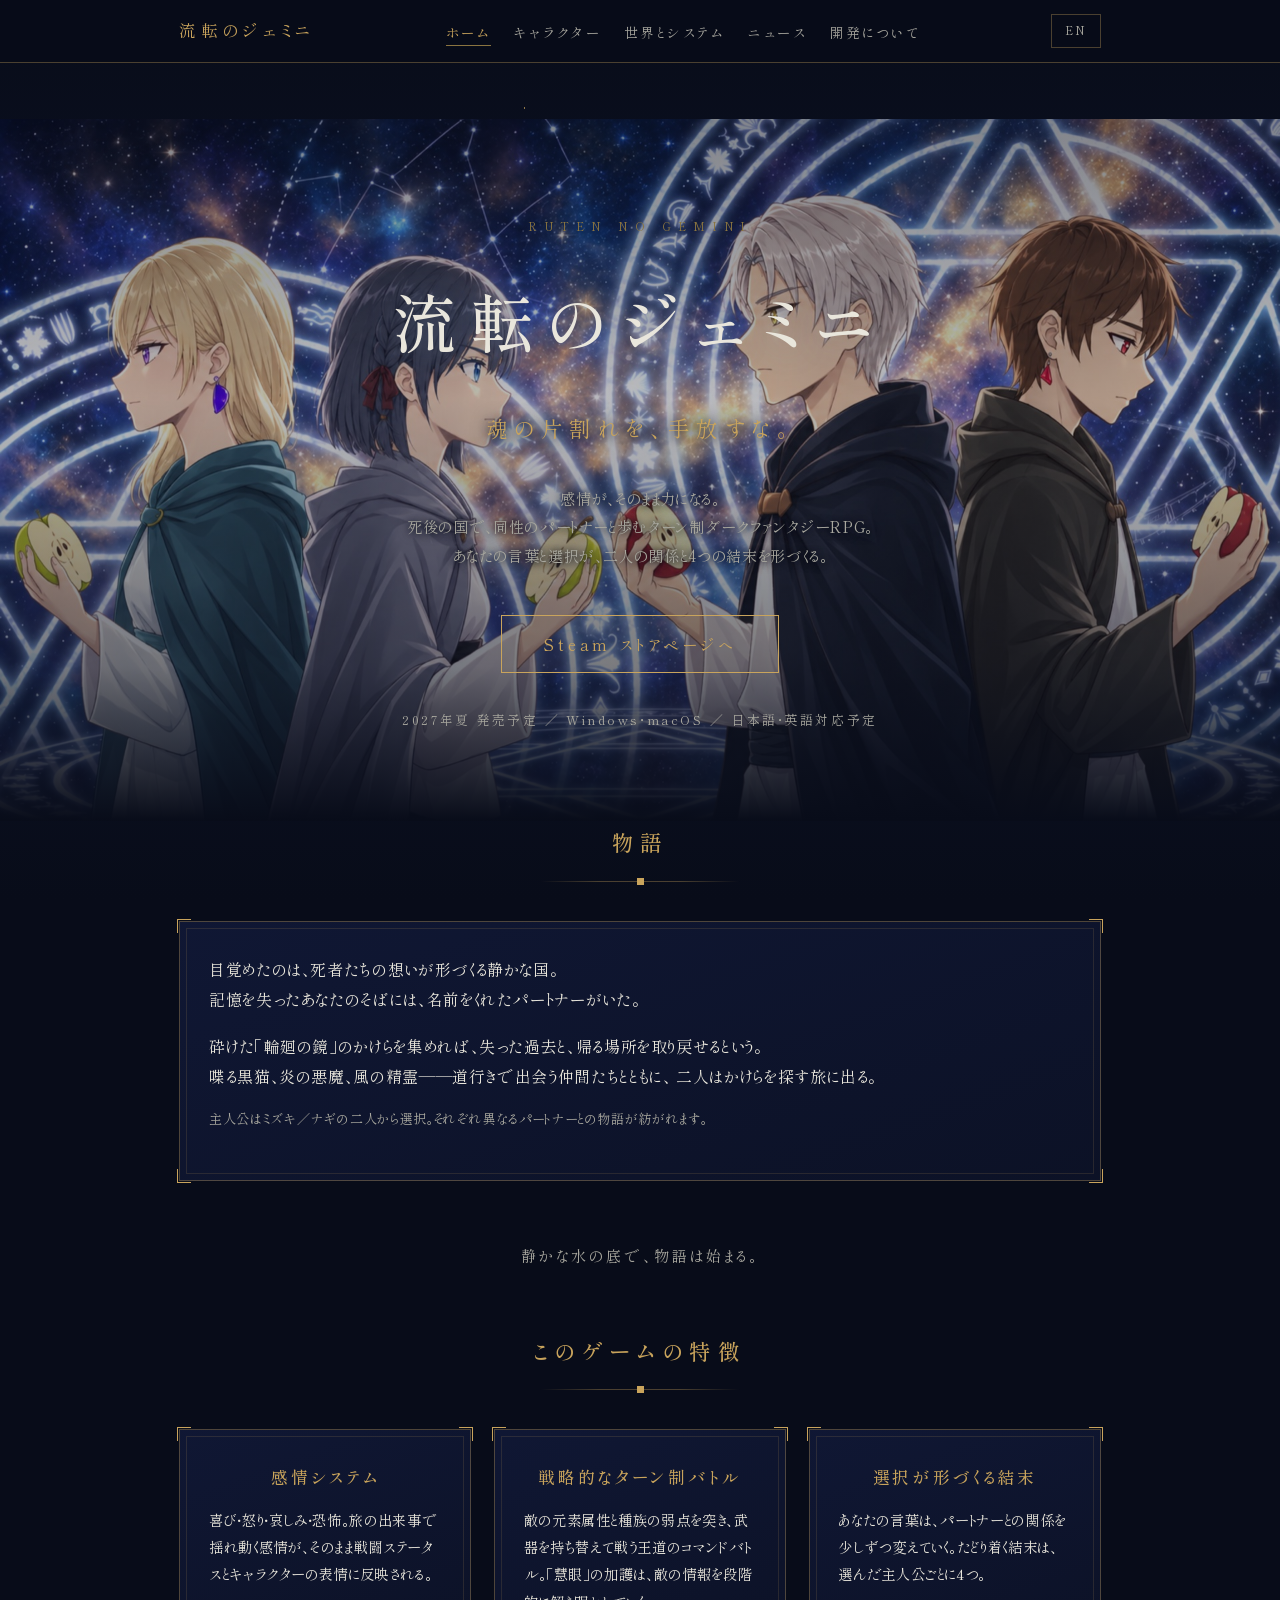
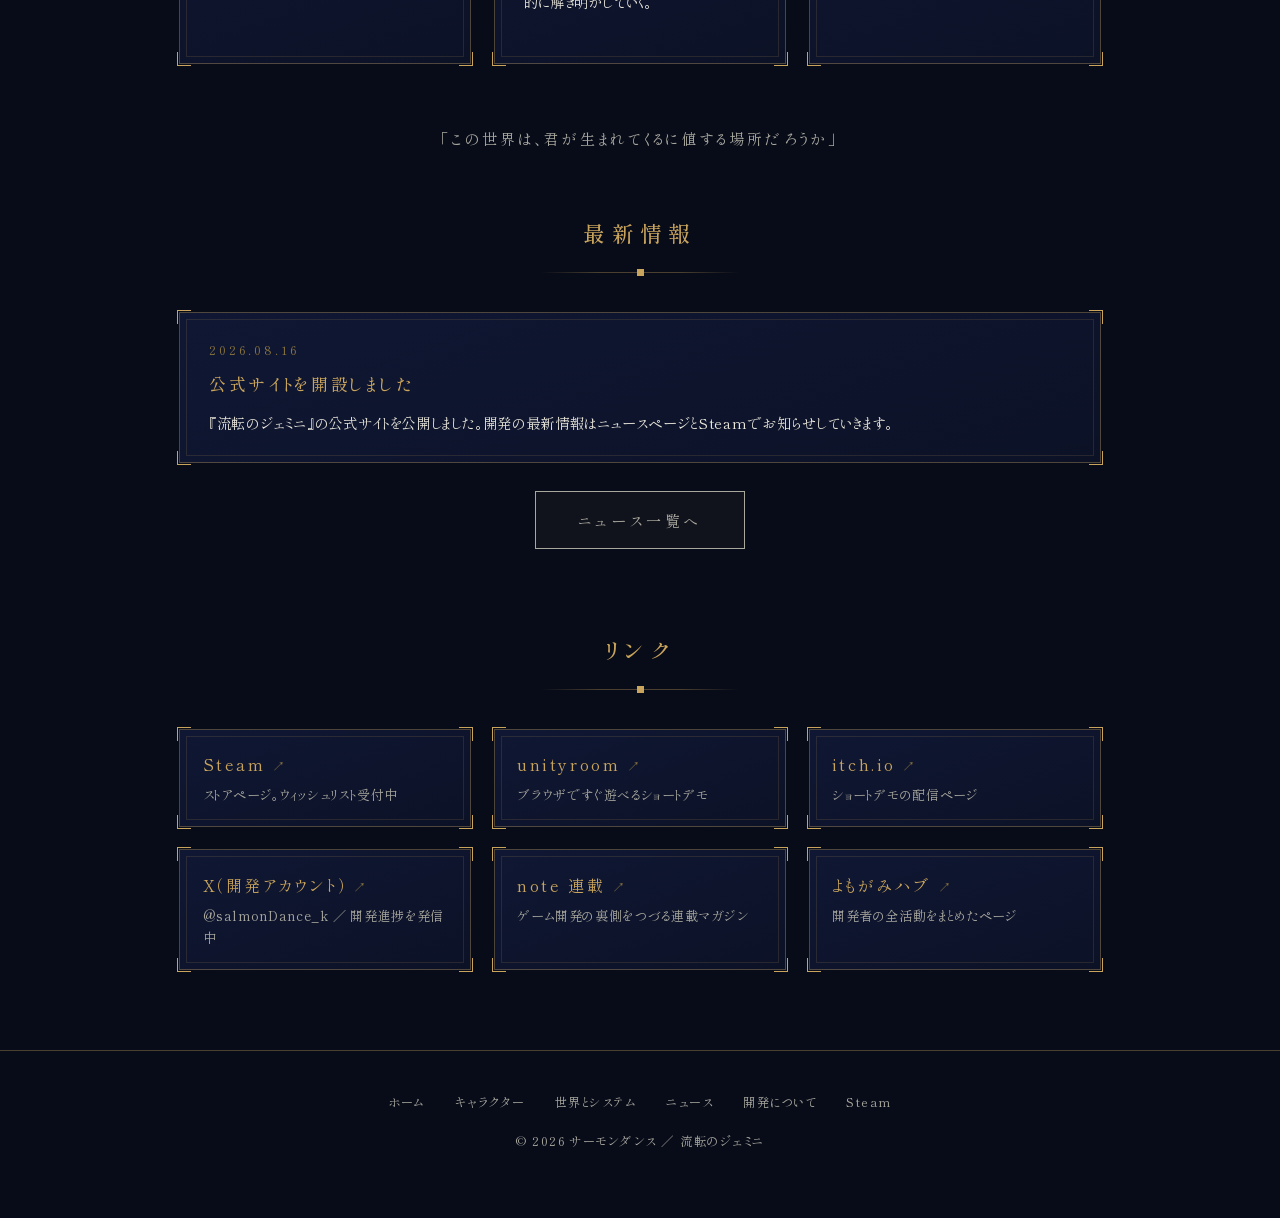
==== commit 175beeb0: "トップに一文を追加" ====
--- a/index.html
+++ b/index.html
@@ -2,6 +2,14 @@
 <html lang="ja">
 <head>
   <meta charset="UTF-8">
+  <!-- Google Analytics (GA4) -->
+  <script async src="https://www.googletagmanager.com/gtag/js?id=G-FMLRT0RCS9"></script>
+  <script>
+    window.dataLayer = window.dataLayer || [];
+    function gtag(){dataLayer.push(arguments);}
+    gtag('js', new Date());
+    gtag('config', 'G-FMLRT0RCS9');
+  </script>
   <meta name="viewport" content="width=device-width, initial-scale=1.0">
   <title>流転のジェミニ | 公式サイト</title>
   <meta name="description" content="感情が、そのまま力になる。死後の国で、同性のパートナーと歩むターン制ダークファンタジーRPG『流転のジェミニ』公式サイト。2027年夏 Steamにて発売予定。">
@@ -70,6 +78,10 @@
       </div>
     </section>
 
+    <blockquote>
+      静かな水の底で、物語は始まる。
+    </blockquote>
+
     <!-- 特徴 -->
     <section>
       <h2>このゲームの特徴</h2>
@@ -90,7 +102,7 @@
     </section>
 
     <blockquote>
-      静かな水の底で、物語は始まる。
+      「この世界は、君が生まれてくるに値する場所だろうか」
     </blockquote>
 
     <!-- 最新情報 -->
--- a/css/style.css
+++ b/css/style.css
@@ -183,6 +183,21 @@
   font-size: 0.82rem;
 }
 
+.sec-lead {
+  max-width: 42em;
+  margin: 0 auto 2.2rem;
+  text-align: center;
+  font-size: 0.9rem;
+}
+
+.sec-lead p {
+  margin-bottom: 0.6rem;
+}
+
+.sec-lead p:last-child {
+  margin-bottom: 0;
+}
+
 /* --- 幾何学枠パネル（鏡の枠モチーフ） ----------------------- */
 /* 外周の細い金線＋四隅の切り込み。中身が表情を持つ */
 .frame {
